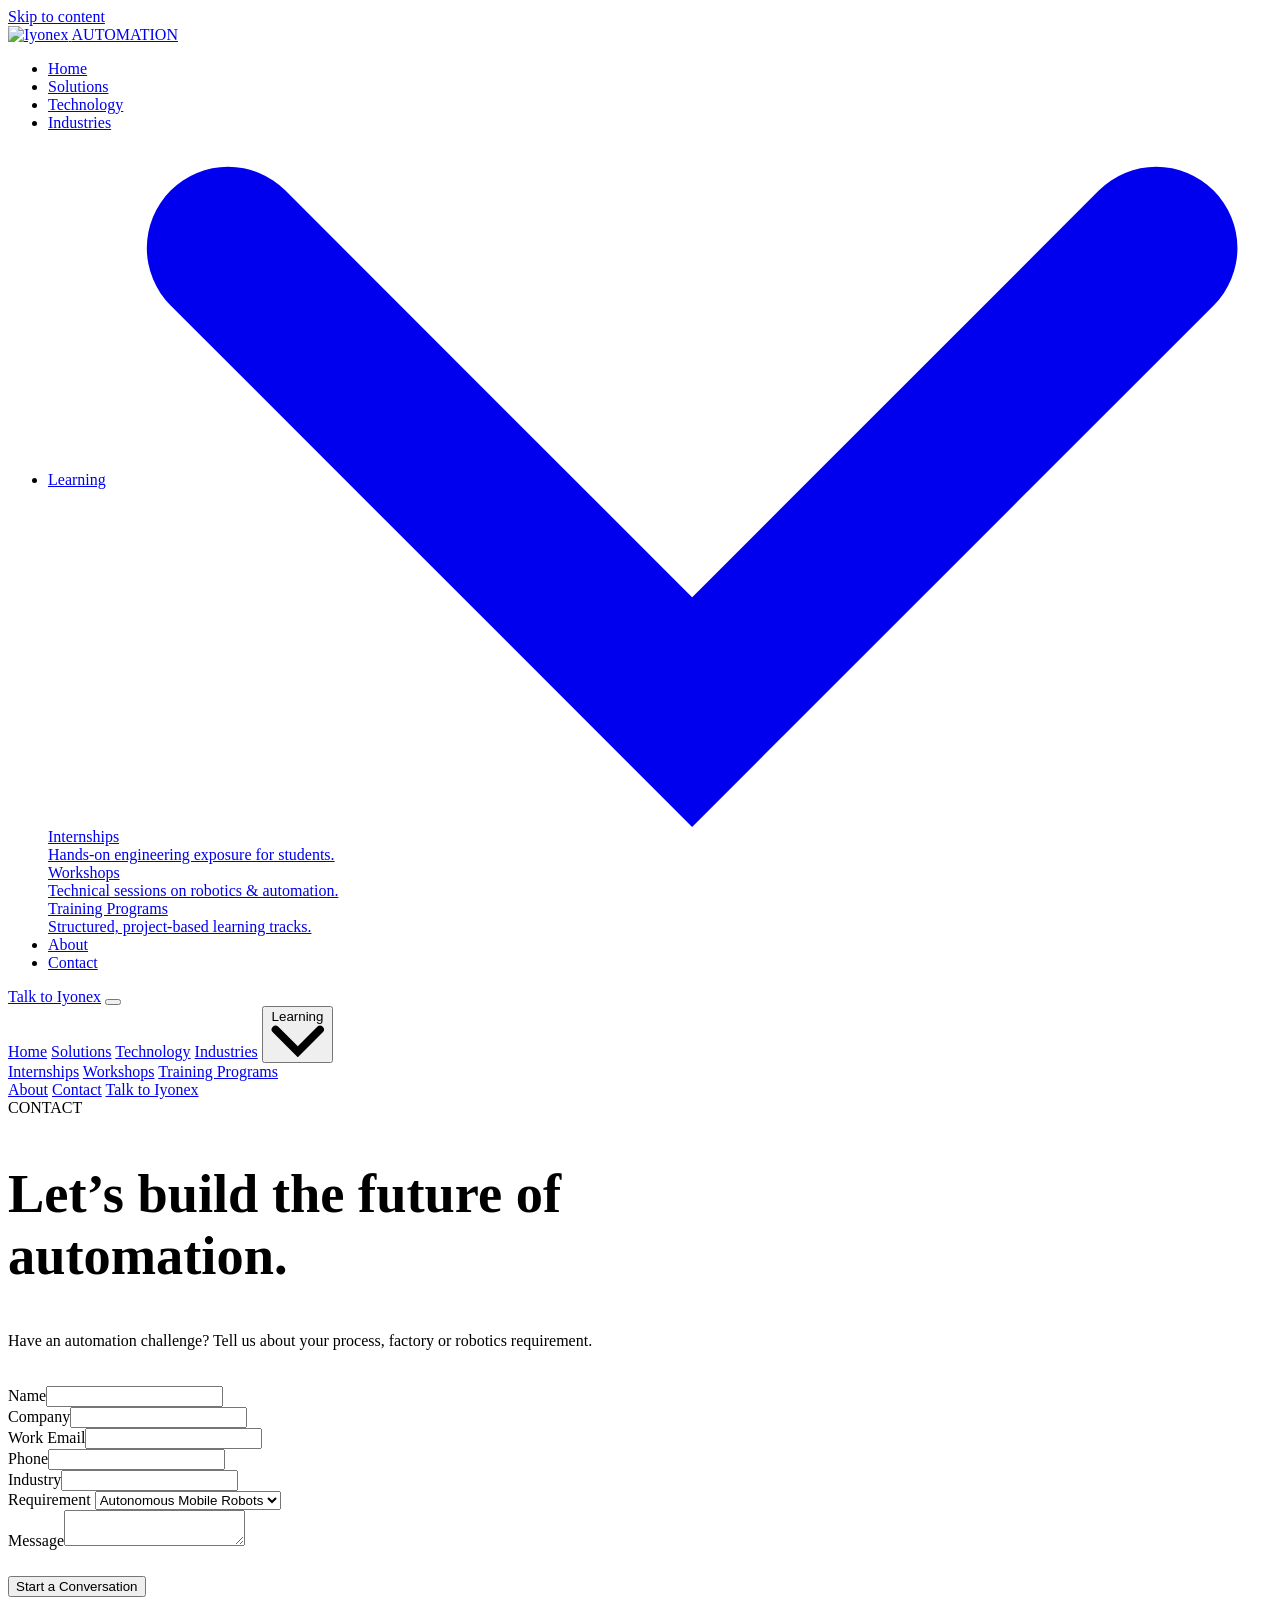
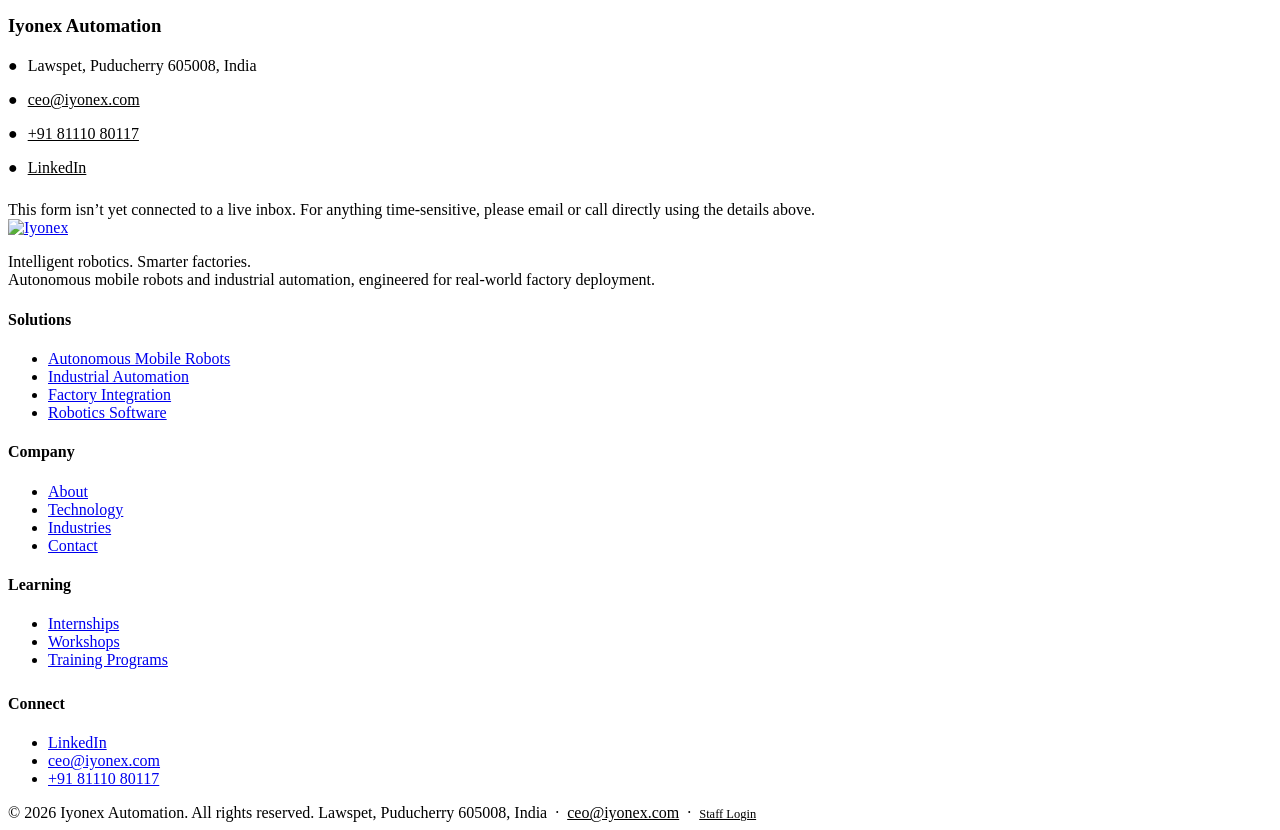
==== contact.html @ 92dc9721 "Add files via upload" ====
<!doctype html>
<html lang="en">
<head>
<meta charset="UTF-8">
<meta name="viewport" content="width=device-width, initial-scale=1.0">
<title>Contact | Iyonex Automation</title>
<meta name="description" content="Get in touch with Iyonex Automation about robotics, industrial automation, workshops or internship opportunities.">
<link rel="canonical" href="https://www.iyonex.com/" />
<meta property="og:type" content="website">
<meta property="og:title" content="Contact | Iyonex Automation">
<meta property="og:description" content="Get in touch with Iyonex Automation about robotics, industrial automation, workshops or internship opportunities.">
<meta property="og:image" content="assets/iyonex-logo.png">
<meta name="twitter:card" content="summary_large_image">
<link rel="icon" type="image/png" href="assets/favicon.png">
<link rel="stylesheet" href="css/style.css">
<script type="application/ld+json">
{
  "@context": "https://schema.org",
  "@type": "Organization",
  "name": "Iyonex Automation",
  "url": "https://www.iyonex.com/",
  "logo": "https://www.iyonex.com/assets/iyonex-logo.png",
  "email": "ceo@iyonex.com",
  "telephone": "+91 81110 80117",
  "address": {
    "@type": "PostalAddress",
    "streetAddress": "Lawspet",
    "addressLocality": "Puducherry",
    "postalCode": "605008",
    "addressCountry": "IN"
  },
  "sameAs": ["https://www.linkedin.com/in/iyonstan-p-ba5a06251/"]
}
</script>

</head>
<body>

  <a href="#main" class="skip-link">Skip to content</a>
  <nav class="nav">
    <div class="nav-inner">
      <a href="index.html" class="logo" aria-label="Iyonex Automation — home">
        <img src="assets/iyonex-logo.png" alt="Iyonex" class="logo-img">
        <span class="logo-sub">AUTOMATION</span>
      </a>

      <ul class="nav-links">
        <li class=""><a href="index.html">Home</a></li>
        <li class=""><a href="solutions.html">Solutions</a></li>
        <li class=""><a href="technology.html">Technology</a></li>
        <li class=""><a href="industries.html">Industries</a></li>
        <li class="">
          <a href="learning.html" style="display:flex;align-items:center;gap:6px;">Learning
            <svg class="nav-caret" viewBox="0 0 10 6" fill="none"><path d="M1 1l4 4 4-4" stroke="currentColor" stroke-width="1.4" stroke-linecap="round"/></svg>
          </a>
          <div class="mega">
            <div class="mega-panel">
            <div class="mega-grid">
              <a href="internships.html">
                <div class="mega-title">Internships</div>
                <div class="mega-desc">Hands-on engineering exposure for students.</div>
              </a>
              <a href="workshops.html">
                <div class="mega-title">Workshops</div>
                <div class="mega-desc">Technical sessions on robotics &amp; automation.</div>
              </a>
              <a href="learning.html">
                <div class="mega-title">Training Programs</div>
                <div class="mega-desc">Structured, project-based learning tracks.</div>
              </a>
            </div>
            </div>
          </div>
        </li>
        <li class=""><a href="about.html">About</a></li>
        <li class=" active"><a href="contact.html">Contact</a></li>
      </ul>

      <div class="nav-actions">
        <a href="contact.html" class="btn btn-ghost">Talk to Iyonex</a>
        <button class="hamburger" aria-label="Open menu" aria-expanded="false">
          <span></span><span></span><span></span>
        </button>
      </div>
    </div>
  </nav>

  <div class="mobile-menu">
    <a href="index.html">Home</a>
    <a href="solutions.html">Solutions</a>
    <a href="technology.html">Technology</a>
    <a href="industries.html">Industries</a>
    <button class="m-toggle" data-target="m-learning">Learning
      <svg class="nav-caret" viewBox="0 0 10 6" fill="none"><path d="M1 1l4 4 4-4" stroke="currentColor" stroke-width="1.4" stroke-linecap="round"/></svg>
    </button>
    <div class="mobile-sub" id="m-learning">
      <a href="internships.html">Internships</a>
      <a href="workshops.html">Workshops</a>
      <a href="learning.html">Training Programs</a>
    </div>
    <a href="about.html">About</a>
    <a href="contact.html">Contact</a>
    <a href="contact.html" class="btn btn-primary">Talk to Iyonex</a>
  </div>

<main id="main">

  <section class="hero" style="padding-bottom:20px;">
    <div class="aurora"></div>
    <div class="blueprint-bg"></div>
    <div class="wrap" style="position:relative;z-index:1;max-width:760px;">
      <div class="eyebrow reveal">CONTACT</div>
      <h1 class="h1 grad-text reveal" style="font-size:clamp(2.2rem,4.4vw,3.4rem);">Let&rsquo;s build the future of automation.</h1>
      <p class="hero-sub reveal">Have an automation challenge? Tell us about your process, factory or robotics requirement.</p>
    </div>
  </section>

  <section class="section">
    <div class="wrap grid-2">
      <form class="reveal" data-demo-form data-store-key="contact">
        <div class="form-grid">
          <div class="field"><label for="c-name">Name</label><input id="c-name" name="name" type="text" required></div>
          <div class="field"><label for="c-company">Company</label><input id="c-company" name="company" type="text"></div>
          <div class="field"><label for="c-email">Work Email</label><input id="c-email" name="email" type="email" required></div>
          <div class="field"><label for="c-phone">Phone</label><input id="c-phone" name="phone" type="tel"></div>
          <div class="field full"><label for="c-industry">Industry</label><input id="c-industry" name="industry" type="text"></div>
          <div class="field full">
            <label for="c-requirement">Requirement</label>
            <select id="c-requirement" name="requirement">
              <option>Autonomous Mobile Robots</option>
              <option>Industrial Automation</option>
              <option>Factory Integration</option>
              <option>Robotics Software</option>
              <option>Workshop / Internship</option>
              <option>Other</option>
            </select>
          </div>
          <div class="field full"><label for="c-message">Message</label><textarea id="c-message" name="message"></textarea></div>
        </div>
        <button type="submit" class="btn btn-primary" style="margin-top:26px;">Start a Conversation</button>
        <p class="form-status" style="display:none;margin-top:16px;color:var(--text-dim);font-size:0.9rem;"></p>
      </form>

      <div class="reveal">
        <div class="tile tile--glass" style="margin-bottom:24px;">
          <h3 style="margin-bottom:20px;">Iyonex Automation</h3>
          <p style="margin-bottom:14px;color:var(--text-dim);display:flex;gap:10px;"><span style="color:var(--blue);">&#9679;</span> Lawspet, Puducherry 605008, India</p>
          <p style="margin-bottom:14px;color:var(--text-dim);display:flex;gap:10px;"><span style="color:var(--blue);">&#9679;</span> <a href="mailto:ceo@iyonex.com" style="color:var(--text-dim);">ceo@iyonex.com</a></p>
          <p style="margin-bottom:14px;color:var(--text-dim);display:flex;gap:10px;"><span style="color:var(--blue);">&#9679;</span> <a href="tel:+918111080117" style="color:var(--text-dim);">+91 81110 80117</a></p>
          <p style="color:var(--text-dim);display:flex;gap:10px;"><span style="color:var(--blue);">&#9679;</span> <a href="https://www.linkedin.com/in/iyonstan-p-ba5a06251/" target="_blank" rel="noopener" style="color:var(--text-dim);">LinkedIn</a></p>
        </div>
        <div class="note-box">
          This form isn&rsquo;t yet connected to a live inbox. For anything time-sensitive, please email or call directly using the details above.
        </div>
      </div>
    </div>
  </section>

</main>

  <footer class="footer">
    <div class="wrap">
      <div class="footer-top">
        <div class="footer-brand">
          <a href="index.html" class="logo" aria-label="Iyonex Automation — home">
            <img src="assets/iyonex-logo.png" alt="Iyonex" class="logo-img logo-img--lg">
          </a>
          <p>Intelligent robotics. Smarter factories.<br>Autonomous mobile robots and industrial automation, engineered for real-world factory deployment.</p>
        </div>
        <div>
          <h4>Solutions</h4>
          <ul>
            <li><a href="amr.html">Autonomous Mobile Robots</a></li>
            <li><a href="solutions.html#automation">Industrial Automation</a></li>
            <li><a href="solutions.html#integration">Factory Integration</a></li>
            <li><a href="solutions.html#software">Robotics Software</a></li>
          </ul>
        </div>
        <div>
          <h4>Company</h4>
          <ul>
            <li><a href="about.html">About</a></li>
            <li><a href="technology.html">Technology</a></li>
            <li><a href="industries.html">Industries</a></li>
            <li><a href="contact.html">Contact</a></li>
          </ul>
        </div>
        <div>
          <h4>Learning</h4>
          <ul>
            <li><a href="internships.html">Internships</a></li>
            <li><a href="workshops.html">Workshops</a></li>
            <li><a href="learning.html">Training Programs</a></li>
          </ul>
          <h4 style="margin-top:26px;">Connect</h4>
          <ul>
            <li><a href="https://www.linkedin.com/in/iyonstan-p-ba5a06251/" target="_blank" rel="noopener">LinkedIn</a></li>
            <li><a href="mailto:ceo@iyonex.com">ceo@iyonex.com</a></li>
            <li><a href="tel:+918111080117">+91 81110 80117</a></li>
          </ul>
        </div>
      </div>
      <div class="footer-bottom">
        <span>&copy; 2026 Iyonex Automation. All rights reserved.</span>
        <span>Lawspet, Puducherry 605008, India &nbsp;&middot;&nbsp; <a href="mailto:ceo@iyonex.com" style="color:var(--text-dim)">ceo@iyonex.com</a> &nbsp;&middot;&nbsp; <a href="admin-login.html" rel="nofollow" style="color:var(--text-faint);font-size:0.78rem;">Staff Login</a></span>
      </div>
    </div>
  </footer>

<script src="js/main.js"></script>
</body>
</html>
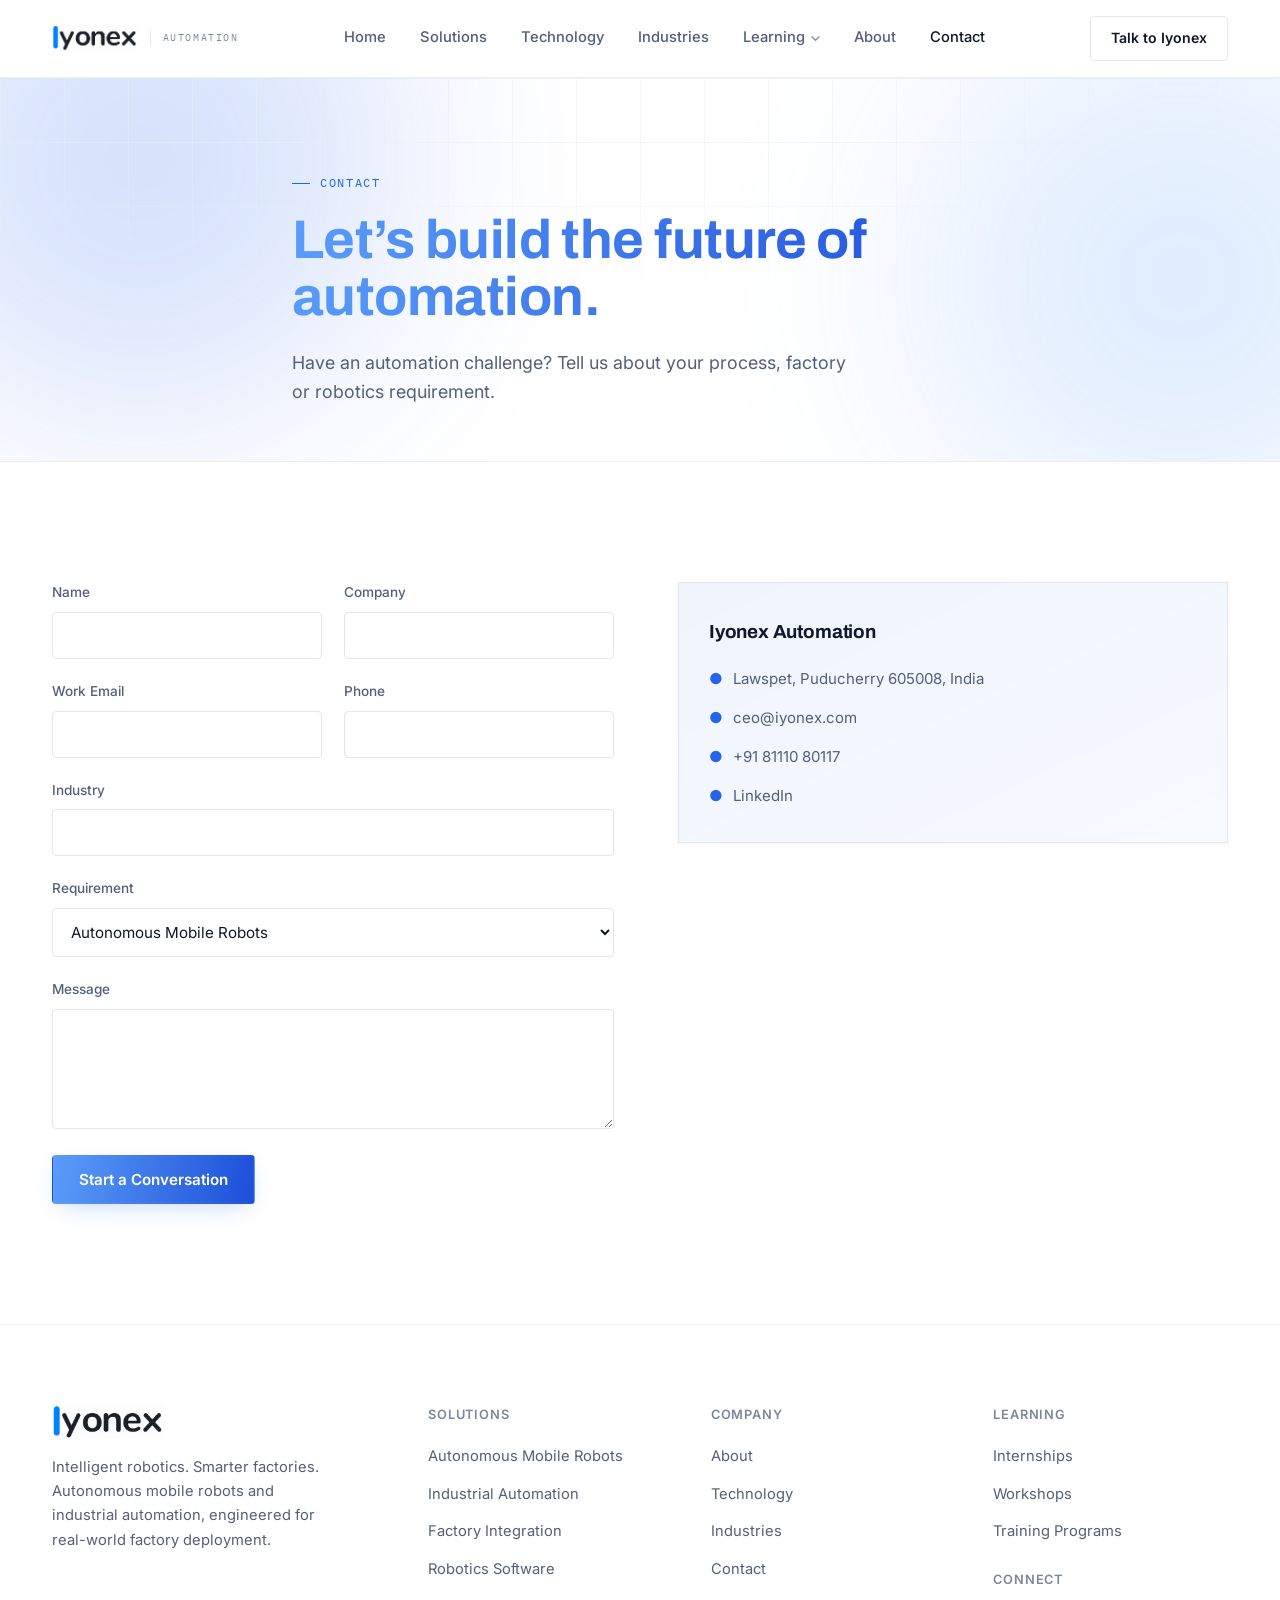
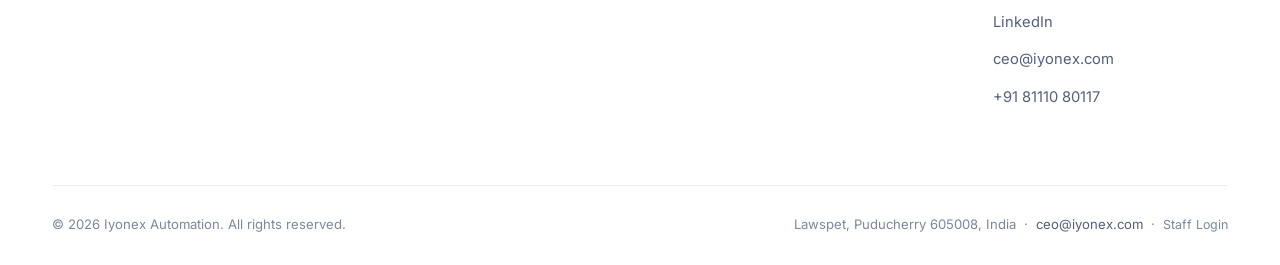
==== commit 6a04097f: "Update contact.html" ====
--- a/contact.html
+++ b/contact.html
@@ -149,9 +149,7 @@
           <p style="margin-bottom:14px;color:var(--text-dim);display:flex;gap:10px;"><span style="color:var(--blue);">&#9679;</span> <a href="tel:+918111080117" style="color:var(--text-dim);">+91 81110 80117</a></p>
           <p style="color:var(--text-dim);display:flex;gap:10px;"><span style="color:var(--blue);">&#9679;</span> <a href="https://www.linkedin.com/in/iyonstan-p-ba5a06251/" target="_blank" rel="noopener" style="color:var(--text-dim);">LinkedIn</a></p>
         </div>
-        <div class="note-box">
-          This form isn&rsquo;t yet connected to a live inbox. For anything time-sensitive, please email or call directly using the details above.
-        </div>
+        
       </div>
     </div>
   </section>
--- a/css/style.css
+++ b/css/style.css
@@ -0,0 +1,657 @@
+/* ============================================================
+   IYONEX AUTOMATION — DESIGN SYSTEM
+   Blueprint-precision: dark industrial canvas, brand blue accent,
+   hairline schematic detailing instead of soft cards/shadows.
+   ============================================================ */
+
+@import url('https://fonts.googleapis.com/css2?family=Archivo:wght@500;600;700;800&family=Inter:wght@400;500;600&family=IBM+Plex+Mono:wght@400;500&family=Baloo+2:wght@600;700&display=swap');
+
+:root{
+  --bg:            #FFFFFF;
+  --bg-raised:     #F3F6FB;
+  --surface:       #FFFFFF;
+  --surface-2:     #F6F9FC;
+  --line:          #E1E7F0;
+  --line-soft:     #ECF0F6;
+  --text:          #10182B;
+  --text-dim:      #545F79;
+  --text-faint:    #7C879C;
+  --blue:          #2563EB;
+  --blue-dim:      #1D4ED8;
+  --blue-deep:     #12306B;
+  --blue-light:    #5B9DF9;
+  --blue-glow:     rgba(37,99,235,0.28);
+  --grad-accent:   linear-gradient(100deg, var(--blue-light) 0%, var(--blue-dim) 100%);
+  --green:         #1FAE7E;
+  --amber:         #C9821A;
+
+  --font-display:  'Archivo', sans-serif;
+  --font-body:     'Inter', sans-serif;
+  --font-mono:     'IBM Plex Mono', monospace;
+  --font-logo:     'Baloo 2', sans-serif;
+
+  --container: 1240px;
+  --gutter: 32px;
+  --radius: 4px;
+}
+
+*,*::before,*::after{ box-sizing:border-box; }
+html{ scroll-behavior:smooth; }
+@media (prefers-reduced-motion: reduce){
+  html{ scroll-behavior:auto; }
+  *{ animation-duration:0.01ms !important; animation-iteration-count:1 !important; transition-duration:0.01ms !important; scroll-behavior:auto !important; }
+}
+
+body{
+  margin:0;
+  background:var(--bg);
+  color:var(--text);
+  font-family:var(--font-body);
+  font-size:16px;
+  line-height:1.6;
+  -webkit-font-smoothing:antialiased;
+  overflow-x:hidden;
+}
+
+img{ max-width:100%; display:block; }
+a{ color:inherit; text-decoration:none; }
+h1,h2,h3,h4{ font-family:var(--font-display); margin:0; letter-spacing:-0.01em; color:var(--text); }
+p{ margin:0; }
+ul{ margin:0; padding:0; list-style:none; }
+button{ font-family:inherit; }
+
+::selection{ background:var(--blue); color:#fff; }
+
+:focus-visible{
+  outline:2px solid var(--blue);
+  outline-offset:3px;
+}
+
+/* ---------- layout helpers ---------- */
+.wrap{
+  max-width:var(--container);
+  margin:0 auto;
+  padding:0 var(--gutter);
+}
+.section{ padding:120px 0; position:relative; }
+.section--tight{ padding:80px 0; }
+@media (max-width:860px){
+  .section{ padding:76px 0; }
+  .section--tight{ padding:56px 0; }
+  :root{ --gutter:20px; }
+}
+
+.eyebrow{
+  font-family:var(--font-mono);
+  font-size:12px;
+  letter-spacing:0.14em;
+  color:var(--blue);
+  display:inline-flex;
+  align-items:center;
+  gap:10px;
+  margin-bottom:18px;
+}
+.eyebrow::before{
+  content:"";
+  width:18px; height:1px;
+  background:var(--blue);
+  display:inline-block;
+}
+
+.h1{ font-size:clamp(2.4rem, 5vw, 4.2rem); font-weight:700; line-height:1.06; }
+.h2{ font-size:clamp(1.9rem, 3.4vw, 2.9rem); font-weight:700; line-height:1.12; }
+.h3{ font-size:1.4rem; font-weight:600; line-height:1.3; }
+.lede{ font-size:clamp(1.05rem,1.6vw,1.25rem); color:var(--text-dim); line-height:1.65; max-width:640px; }
+.body-copy{ color:var(--text-dim); font-size:1.02rem; line-height:1.7; max-width:620px; }
+
+.grid-2{ display:grid; grid-template-columns:1fr 1fr; gap:64px; }
+.grid-3{ display:grid; grid-template-columns:repeat(3,1fr); gap:1px; background:var(--line); }
+.grid-4{ display:grid; grid-template-columns:repeat(4,1fr); gap:1px; background:var(--line); }
+@media (max-width:960px){
+  .grid-2{ grid-template-columns:1fr; gap:40px; }
+  .grid-3,.grid-4{ grid-template-columns:1fr 1fr; }
+}
+@media (max-width:620px){
+  .grid-3,.grid-4{ grid-template-columns:1fr; }
+}
+
+/* ---------- background schematic grid ---------- */
+.blueprint-bg{
+  position:absolute; inset:0;
+  background-image:
+    linear-gradient(var(--line-soft) 1px, transparent 1px),
+    linear-gradient(90deg, var(--line-soft) 1px, transparent 1px);
+  background-size:64px 64px;
+  mask-image:radial-gradient(ellipse 80% 60% at 50% 0%, #000 40%, transparent 100%);
+  opacity:0.6;
+  pointer-events:none;
+}
+
+/* ---------- buttons ---------- */
+.btn{
+  display:inline-flex; align-items:center; gap:10px;
+  padding:14px 26px;
+  font-family:var(--font-body);
+  font-weight:600;
+  font-size:0.95rem;
+  border:1px solid transparent;
+  border-radius:var(--radius);
+  cursor:pointer;
+  transition:transform .18s ease, background .18s ease, border-color .18s ease, color .18s ease;
+  white-space:nowrap;
+}
+.btn:active{ transform:translateY(1px); }
+.btn-primary{
+  background:var(--grad-accent);
+  color:#fff;
+  box-shadow:0 0 0 1px rgba(255,255,255,0.04) inset, 0 8px 24px -8px var(--blue-glow);
+}
+.btn-primary:hover{ box-shadow:0 0 0 1px rgba(255,255,255,0.06) inset, 0 10px 32px -6px var(--blue-glow); transform:translateY(-1px); }
+.btn-ghost{
+  background:transparent;
+  border-color:var(--line);
+  color:var(--text);
+}
+.btn-ghost:hover{ border-color:var(--blue); color:var(--blue); }
+.btn-row{ display:flex; gap:16px; flex-wrap:wrap; align-items:center; }
+.btn .arrow{ transition:transform .18s ease; }
+.btn:hover .arrow{ transform:translateX(3px); }
+
+/* ---------- navbar ---------- */
+.nav{
+  position:sticky; top:0; z-index:100;
+  background:rgba(255,255,255,0.88);
+  backdrop-filter:blur(10px);
+  border-bottom:1px solid var(--line-soft);
+  box-shadow:0 1px 0 rgba(16,24,40,0.02);
+}
+.nav-inner{
+  max-width:var(--container);
+  margin:0 auto;
+  padding:16px var(--gutter);
+  display:flex; align-items:center; justify-content:space-between;
+  gap:24px;
+}
+.logo{
+  display:flex; align-items:center; gap:13px;
+}
+.logo-img{
+  height:26px;
+  width:auto;
+  display:block;
+}
+.logo-img--lg{ height:34px; }
+.logo-sub{
+  font-family:var(--font-mono);
+  font-size:0.62rem;
+  letter-spacing:0.16em;
+  color:var(--text-faint);
+  text-transform:uppercase;
+  align-self:center;
+  padding-left:12px;
+  border-left:1px solid var(--line);
+}
+
+.nav-links{ display:flex; align-items:center; gap:6px; }
+.nav-links > li{ position:relative; }
+.nav-links > li > a, .nav-links > li > button.nav-link{
+  display:flex; align-items:center; gap:5px;
+  padding:10px 14px;
+  font-size:0.92rem; font-weight:500;
+  color:var(--text-dim);
+  background:none; border:none; cursor:pointer;
+  transition:color .15s ease;
+}
+.nav-links > li > a:hover, .nav-links > li > button.nav-link:hover,
+.nav-links > li.active > a{ color:var(--text); }
+.nav-caret{ width:9px; height:9px; opacity:0.7; transition:transform .15s ease; }
+.nav-links > li:hover .nav-caret{ transform:rotate(180deg); }
+
+.nav-actions{ display:flex; align-items:center; gap:14px; }
+.nav-actions .btn{ padding:10px 20px; font-size:0.88rem; }
+
+/* mega menu — no-gap hover bridge so the pointer path from trigger to
+   panel is never fully outside a hoverable element */
+.mega{
+  position:absolute; top:100%; left:50%;
+  transform:translateX(-50%);
+  width:520px;
+  padding-top:14px;
+  opacity:0; visibility:hidden; pointer-events:none;
+  transition:opacity .16s ease;
+  z-index:50;
+}
+.mega-panel{
+  background:var(--surface);
+  border:1px solid var(--line);
+  box-shadow:0 18px 40px -14px rgba(20,30,50,0.18);
+  padding:10px;
+}
+.nav-links > li:hover .mega,
+.nav-links > li:focus-within .mega{
+  opacity:1; visibility:visible; pointer-events:auto;
+}
+.mega-grid{ display:grid; grid-template-columns:1fr 1fr 1fr; }
+.mega a{
+  display:block; padding:14px 14px;
+  border-left:2px solid transparent;
+}
+.mega a:hover{ background:var(--surface-2); border-left-color:var(--blue); }
+.mega-title{ font-size:0.9rem; font-weight:600; color:var(--text); margin-bottom:4px; }
+.mega-desc{ font-size:0.78rem; color:var(--text-faint); line-height:1.4; }
+
+.hamburger{ display:none; background:none; border:1px solid var(--line); padding:9px 10px; cursor:pointer; }
+.hamburger span{ display:block; width:19px; height:1.5px; background:var(--text); margin:4px 0; transition:transform .2s ease, opacity .2s ease; }
+
+.mobile-menu{
+  display:none;
+  position:fixed; inset:0; top:63px;
+  background:var(--bg);
+  z-index:99;
+  overflow-y:auto;
+  padding:8px 20px 40px;
+}
+.mobile-menu.open{ display:block; }
+.mobile-menu a, .mobile-menu button.m-toggle{
+  width:100%; text-align:left; background:none; border:none;
+  display:flex; align-items:center; justify-content:space-between;
+  padding:17px 4px;
+  border-bottom:1px solid var(--line-soft);
+  color:var(--text); font-size:1.02rem; font-weight:500; cursor:pointer;
+}
+.mobile-sub{ display:none; padding-left:16px; }
+.mobile-sub.open{ display:block; }
+.mobile-sub a{ font-size:0.92rem; color:var(--text-dim); padding:13px 4px; }
+.mobile-menu .btn{ width:100%; justify-content:center; margin-top:22px; }
+
+@media (max-width:960px){
+  .nav-links, .nav-actions .btn-ghost{ display:none; }
+  .hamburger{ display:block; }
+}
+
+/* ---------- hero ---------- */
+.hero{
+  position:relative;
+  padding:88px 0 60px;
+  overflow:hidden;
+  border-bottom:1px solid var(--line-soft);
+}
+.hero--photo{
+  background-size:cover;
+  background-position:center 38%;
+}
+.hero--photo::before{
+  content:"";
+  position:absolute; inset:0;
+  background:linear-gradient(100deg,
+    rgba(255,255,255,0.98) 0%,
+    rgba(255,255,255,0.95) 26%,
+    rgba(255,255,255,0.66) 54%,
+    rgba(255,255,255,0.34) 74%,
+    rgba(255,255,255,0.58) 100%);
+}
+.hero-inner{
+  display:grid;
+  grid-template-columns:1.05fr 0.95fr;
+  gap:40px;
+  align-items:center;
+  position:relative; z-index:2;
+}
+.hero-tag{
+  font-family:var(--font-mono);
+  font-size:12px; letter-spacing:0.14em; color:var(--blue);
+  display:inline-flex; align-items:center; gap:9px;
+  padding:7px 12px;
+  border:1px solid var(--line);
+  margin-bottom:26px;
+}
+.hero-tag .dot{ width:6px; height:6px; background:var(--green); border-radius:50%; box-shadow:0 0 8px var(--green); }
+.hero h1{ margin-bottom:22px; }
+.hero-sub{ font-size:1.12rem; color:var(--text-dim); max-width:560px; margin-bottom:34px; line-height:1.65; }
+@media (max-width:960px){
+  .hero-inner{ grid-template-columns:1fr; }
+}
+
+/* ---------- corner-bracket cards (blueprint tiles) ---------- */
+.tile{
+  position:relative;
+  background:var(--surface);
+  padding:34px 30px;
+  border:1px solid var(--line);
+  box-shadow:0 1px 3px rgba(16,24,40,0.04);
+  transition:box-shadow .2s ease, transform .2s ease;
+}
+.tile:hover{ box-shadow:0 12px 28px -10px rgba(16,24,40,0.12); transform:translateY(-2px); }
+.tile::before,.tile::after{
+  content:""; position:absolute; width:11px; height:11px;
+  border-top:1.5px solid var(--blue); border-left:1.5px solid var(--blue);
+  top:-1px; left:-1px;
+  opacity:0; transition:opacity .2s ease;
+}
+.tile::after{
+  top:auto; left:auto; bottom:-1px; right:-1px;
+  border-top:none; border-left:none;
+  border-bottom:1.5px solid var(--blue); border-right:1.5px solid var(--blue);
+}
+.tile:hover::before,.tile:hover::after{ opacity:1; }
+.tile-photo{
+  margin:-34px -30px 22px -30px;
+  height:168px;
+  overflow:hidden;
+  background:var(--surface-2);
+}
+.tile-photo img{ width:100%; height:100%; object-fit:cover; display:block; transition:transform .4s ease; }
+.tile:hover .tile-photo img{ transform:scale(1.04); }
+
+.tile-index{
+  font-family:var(--font-mono); font-size:0.75rem; color:var(--text-faint);
+  margin-bottom:18px; display:block;
+}
+.tile h3{ margin-bottom:12px; font-size:1.18rem; }
+.tile p{ color:var(--text-dim); font-size:0.94rem; line-height:1.65; }
+.tile a.tile-link{
+  display:inline-flex; align-items:center; gap:7px;
+  margin-top:18px; font-size:0.87rem; font-weight:600; color:var(--blue);
+}
+.tile.is-soon{ opacity:0.55; }
+.tag-soon{
+  font-family:var(--font-mono); font-size:0.65rem; letter-spacing:0.08em;
+  color:var(--amber); border:1px solid var(--amber); padding:3px 8px;
+  display:inline-block; margin-bottom:14px;
+}
+
+/* ---------- process / steps ---------- */
+.process{ position:relative; }
+.process-line{
+  position:absolute; left:29px; top:14px; bottom:14px; width:1px;
+  background:var(--line);
+}
+.process-step{
+  display:grid; grid-template-columns:60px 1fr; gap:22px;
+  padding:30px 0;
+  border-bottom:1px solid var(--line-soft);
+  position:relative;
+}
+.process-step:last-child{ border-bottom:none; }
+.process-num{
+  font-family:var(--font-mono); font-size:0.95rem; color:var(--blue);
+  width:60px; height:60px; border:1px solid var(--line);
+  background:var(--surface);
+  display:flex; align-items:center; justify-content:center;
+  z-index:1;
+}
+.process-step h3{ margin-bottom:8px; font-size:1.12rem; }
+.process-step p{ color:var(--text-dim); font-size:0.95rem; max-width:520px; }
+
+/* ---------- tech stack diagram ---------- */
+.stack-list{ display:flex; flex-direction:column; }
+.stack-row{
+  display:grid; grid-template-columns:230px 1fr;
+  gap:30px;
+  padding:26px 0;
+  border-top:1px solid var(--line-soft);
+  align-items:baseline;
+}
+.stack-row:last-child{ border-bottom:1px solid var(--line-soft); }
+.stack-name{ font-family:var(--font-display); font-weight:700; font-size:1.05rem; color:var(--text); }
+.stack-name span{ display:block; font-family:var(--font-mono); font-size:0.68rem; color:var(--text-faint); letter-spacing:0.1em; margin-top:6px; }
+.stack-items{ display:flex; flex-wrap:wrap; gap:10px; }
+.chip{
+  font-size:0.83rem; color:var(--text-dim);
+  border:1px solid var(--line); padding:7px 13px;
+}
+@media (max-width:700px){
+  .stack-row{ grid-template-columns:1fr; gap:10px; }
+}
+
+/* ---------- CTA band ---------- */
+.cta-band{
+  border-top:1px solid var(--line-soft);
+  border-bottom:1px solid var(--line-soft);
+  padding:100px 0;
+  text-align:center;
+  position:relative;
+  overflow:hidden;
+  background:var(--grad-accent);
+  color:#fff;
+}
+.cta-band .h2{ margin:0 auto 16px; max-width:680px; color:#fff; }
+.cta-band .lede{ margin:0 auto 36px; max-width:560px; color:rgba(255,255,255,0.86); }
+.cta-band .btn-row{ justify-content:center; }
+.cta-band .btn-primary{ background:#fff; color:var(--blue-dim); box-shadow:0 8px 24px -8px rgba(0,0,0,0.25); }
+.cta-band .btn-primary:hover{ background:#fff; opacity:0.92; }
+.cta-band .btn-ghost{ border-color:rgba(255,255,255,0.5); color:#fff; }
+.cta-band .btn-ghost:hover{ border-color:#fff; color:#fff; background:rgba(255,255,255,0.1); }
+.cta-band .blueprint-bg{ opacity:0.15; mix-blend-mode:overlay; }
+
+/* ---------- vision cinematic ---------- */
+.vision{
+  background-image:linear-gradient(135deg, var(--blue-deep) 0%, var(--blue-dim) 55%, var(--blue) 100%);
+  border-top:1px solid var(--line-soft);
+  border-bottom:1px solid var(--line-soft);
+  padding:140px 0;
+  text-align:center;
+  position:relative;
+  color:#fff;
+}
+.vision .eyebrow{ color:var(--blue-light); }
+.vision .eyebrow::before{ background:var(--blue-light); }
+.vision h2{ font-size:clamp(2rem,4.4vw,3.4rem); max-width:920px; margin:0 auto 34px; line-height:1.2; color:#fff; }
+.vision p{ color:rgba(255,255,255,0.72); font-size:1.08rem; max-width:640px; margin:0 auto 14px; line-height:1.7; }
+
+/* ---------- footer ---------- */
+.footer{ border-top:1px solid var(--line-soft); padding:80px 0 30px; }
+.footer-top{ display:grid; grid-template-columns:1.4fr 1fr 1fr 1fr; gap:48px; margin-bottom:64px; }
+.footer-brand p{ color:var(--text-dim); font-size:0.92rem; max-width:280px; margin-top:16px; line-height:1.65; }
+.footer h4{ font-size:0.8rem; letter-spacing:0.06em; color:var(--text-faint); margin-bottom:18px; font-family:var(--font-body); font-weight:600; text-transform:uppercase; }
+.footer ul li{ margin-bottom:12px; }
+.footer ul a{ font-size:0.92rem; color:var(--text-dim); }
+.footer ul a:hover{ color:var(--blue); }
+.footer-bottom{
+  display:flex; justify-content:space-between; align-items:center;
+  padding-top:28px; border-top:1px solid var(--line-soft);
+  font-size:0.82rem; color:var(--text-faint); flex-wrap:wrap; gap:12px;
+}
+@media (max-width:860px){
+  .footer-top{ grid-template-columns:1fr 1fr; }
+}
+@media (max-width:560px){
+  .footer-top{ grid-template-columns:1fr; gap:36px; }
+}
+
+/* ---------- forms ---------- */
+.form-grid{ display:grid; grid-template-columns:1fr 1fr; gap:22px; }
+.field{ display:flex; flex-direction:column; gap:8px; }
+.field.full{ grid-column:1 / -1; }
+.field label{ font-size:0.85rem; color:var(--text-dim); font-weight:500; }
+.field input, .field select, .field textarea{
+  background:var(--surface);
+  border:1px solid var(--line);
+  color:var(--text);
+  padding:13px 14px;
+  font-family:var(--font-body);
+  font-size:0.95rem;
+  border-radius:var(--radius);
+  transition:border-color .15s ease;
+}
+.field input:focus, .field select:focus, .field textarea:focus{
+  outline:none; border-color:var(--blue);
+}
+.field textarea{ resize:vertical; min-height:120px; }
+.field-file{
+  border:1px dashed var(--line); padding:20px; text-align:center;
+  color:var(--text-faint); font-size:0.85rem; cursor:pointer;
+}
+.field-file:hover{ border-color:var(--blue); color:var(--text-dim); }
+@media (max-width:700px){ .form-grid{ grid-template-columns:1fr; } }
+
+.note-box{
+  border:1px solid var(--line);
+  background:var(--surface);
+  border-left:2px solid var(--amber);
+  padding:20px 22px;
+  font-size:0.9rem; color:var(--text-dim); line-height:1.65;
+  max-width:760px;
+}
+.note-box strong{ color:var(--text); }
+
+/* ---------- scroll reveal ---------- */
+.reveal{ opacity:0; transform:translateY(22px); transition:opacity .7s ease, transform .7s ease; }
+.reveal.in{ opacity:1; transform:none; }
+
+/* ---------- misc ---------- */
+.section-head{ max-width:680px; margin-bottom:56px; }
+.section-head.center{ margin-left:auto; margin-right:auto; text-align:center; }
+.divider{ height:1px; background:var(--line-soft); border:none; margin:0; }
+
+.badge-row{ display:flex; gap:14px; flex-wrap:wrap; margin-top:28px; }
+.badge{
+  font-family:var(--font-mono); font-size:0.72rem; color:var(--text-faint);
+  border:1px solid var(--line); padding:6px 11px; letter-spacing:0.04em;
+}
+
+.placeholder-note{
+  font-family:var(--font-mono); font-size:0.72rem; color:var(--text-faint);
+  margin-top:6px; display:block;
+}
+
+/* ---------- gradient / aurora / glass language ---------- */
+.grad-text{
+  background:var(--grad-accent);
+  -webkit-background-clip:text;
+  background-clip:text;
+  color:transparent;
+}
+.aurora{
+  position:absolute; inset:0; overflow:hidden; pointer-events:none; z-index:0;
+}
+.aurora::before, .aurora::after{
+  content:""; position:absolute;
+  width:520px; height:520px; border-radius:50%;
+  filter:blur(110px); opacity:0.18;
+  animation:aurora-drift 16s ease-in-out infinite alternate;
+}
+.aurora::before{ background:var(--blue); top:-180px; left:-120px; }
+.aurora::after{ background:var(--blue-light); top:-60px; right:-160px; animation-delay:-8s; }
+@keyframes aurora-drift{
+  0%{ transform:translate(0,0) scale(1); }
+  100%{ transform:translate(40px,60px) scale(1.15); }
+}
+@media (prefers-reduced-motion: reduce){ .aurora::before,.aurora::after{ animation:none; } }
+
+.tile--glass{
+  background:linear-gradient(155deg, rgba(37,99,235,0.07), rgba(91,157,249,0.05)), var(--surface);
+  border:1px solid var(--line);
+}
+
+/* ---------- 3D / cinematic hero ---------- */
+.hero-3d{
+  position:relative;
+  border:1px solid var(--line);
+  background:radial-gradient(ellipse at 50% 30%, rgba(37,99,235,0.10), transparent 60%), var(--surface);
+  aspect-ratio:4/3.3;
+  overflow:hidden;
+  box-shadow:0 24px 60px -24px rgba(46,60,90,0.18);
+}
+.hero-3d canvas{ display:block; width:100% !important; height:100% !important; }
+.hero-3d .hero-readout{ z-index:2; }
+.hero-3d .corner-mark{ z-index:2; }
+.hero-3d::after{
+  content:"";
+  position:absolute; inset:0;
+  background:linear-gradient(180deg, transparent 65%, rgba(255,255,255,0.5) 100%);
+  pointer-events:none;
+}
+
+/* ---------- hero technical illustration ---------- */
+.hero-visual{
+  position:relative;
+  border:1px solid var(--line);
+  background:
+    linear-gradient(var(--line-soft) 1px, transparent 1px),
+    linear-gradient(90deg, var(--line-soft) 1px, transparent 1px),
+    var(--surface);
+  background-size:28px 28px, 28px 28px, auto;
+  padding:20px;
+  aspect-ratio:4/3.4;
+}
+.hero-visual svg{ width:100%; height:100%; }
+.corner-mark{ position:absolute; width:16px; height:16px; }
+.corner-mark.tl{ top:8px; left:8px; border-top:1px solid var(--blue); border-left:1px solid var(--blue); }
+.corner-mark.tr{ top:8px; right:8px; border-top:1px solid var(--blue); border-right:1px solid var(--blue); }
+.corner-mark.bl{ bottom:8px; left:8px; border-bottom:1px solid var(--blue); border-left:1px solid var(--blue); }
+.corner-mark.br{ bottom:8px; right:8px; border-bottom:1px solid var(--blue); border-right:1px solid var(--blue); }
+.hero-readout{
+  position:absolute; font-family:var(--font-mono); font-size:0.66rem; color:var(--text-faint);
+  letter-spacing:0.04em; display:flex; align-items:center; gap:7px;
+}
+.hero-readout .dot{ width:5px; height:5px; border-radius:50%; background:var(--green); box-shadow:0 0 6px var(--green); }
+.hero-readout.r1{ top:16px; left:34px; }
+.hero-readout.r2{ bottom:16px; right:34px; }
+
+.sv-line{ stroke:var(--line); }
+.sv-blue{ stroke:var(--blue); }
+.sv-blue-fill{ fill:var(--blue); }
+.sv-text{ fill:var(--text-faint); }
+.sv-dim{ stroke:var(--text-faint); }
+
+.sv-scan{
+  transform-origin:center;
+  animation:sv-spin 5s linear infinite;
+}
+.sv-path{
+  stroke-dasharray:6 6;
+  animation:sv-dash 1.4s linear infinite;
+}
+.sv-blink{ animation:sv-blink 1.8s ease-in-out infinite; }
+
+@keyframes sv-spin{ to{ transform:rotate(360deg); } }
+@keyframes sv-dash{ to{ stroke-dashoffset:-24; } }
+@keyframes sv-blink{ 0%,100%{ opacity:1; } 50%{ opacity:0.25; } }
+
+@media (prefers-reduced-motion: reduce){
+  .sv-scan, .sv-path, .sv-blink{ animation:none; }
+}
+
+/* ---------- image banner (full-bleed cinematic photo section) ---------- */
+.img-banner{
+  position:relative;
+  min-height:420px;
+  display:flex; align-items:center; justify-content:center;
+  background-size:cover; background-position:center;
+  overflow:hidden;
+}
+.img-banner::before{
+  content:"";
+  position:absolute; inset:0;
+  background:linear-gradient(180deg, rgba(10,20,40,0.72) 0%, rgba(10,20,40,0.82) 100%);
+}
+.img-banner-inner{ position:relative; z-index:1; text-align:center; max-width:680px; padding:0 24px; }
+.img-banner-inner .eyebrow{ justify-content:center; color:var(--blue-light); }
+.img-banner-inner .eyebrow::before{ background:var(--blue-light); }
+.img-banner-inner h2{ color:#fff; font-size:clamp(1.7rem,3.2vw,2.5rem); margin-bottom:14px; line-height:1.25; }
+.img-banner-inner p{ color:rgba(255,255,255,0.82); font-size:1.02rem; line-height:1.65; }
+
+.img-frame{
+  border:1px solid var(--line);
+  overflow:hidden;
+  box-shadow:0 24px 60px -24px rgba(46,60,90,0.18);
+  aspect-ratio:4/3;
+}
+.img-frame img{ width:100%; height:100%; object-fit:cover; display:block; }
+
+/* ---------- 404 ---------- */
+.notfound{
+  min-height:64vh; display:flex; flex-direction:column; align-items:center; justify-content:center;
+  text-align:center; padding:100px 20px;
+}
+.notfound-code{
+  font-family:var(--font-mono); font-size:5rem; color:var(--blue); line-height:1; margin-bottom:20px;
+}
+
+/* skip link */
+.skip-link{
+  position:absolute; left:-999px; top:0; background:var(--blue); color:#fff;
+  padding:10px 16px; z-index:200;
+}
+.skip-link:focus{ left:16px; top:16px; }
